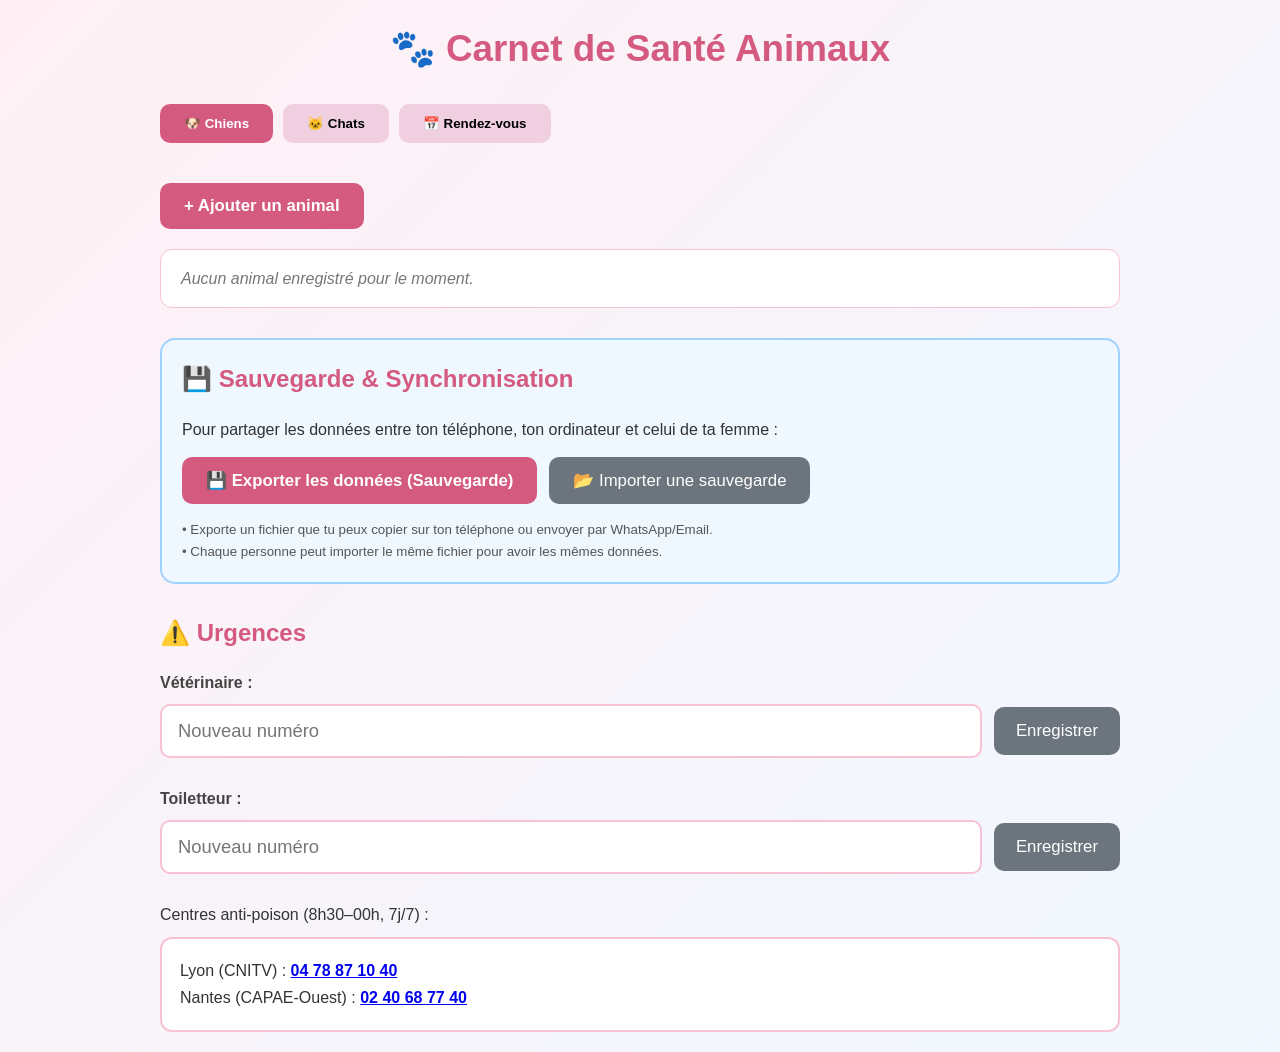
==== index.html @ 0be0cacd "Update index.html" ====
<!DOCTYPE html>
<html lang="fr">
<head>
    <meta charset="UTF-8">
    <meta name="viewport" content="width=device-width, initial-scale=1.0">
    <title>Carnet de Santé - Animaux</title>
    <link rel="stylesheet" href="style.css">
</head>
<body>

    <h1>🐾 Carnet de Santé Animaux</h1>

    <!-- Bannière d'alertes -->
    <div id="banniereAlertes" class="banniere-alertes cache">
        <div class="banniere-content">
            <span id="texteBanniere"></span>
            <button id="btnVoirAlertes" class="btn-secondaire">Voir les détails</button>
            <button id="btnFermerBanniere" class="btn-fermer">✕</button>
        </div>
    </div>

    <div id="app">

        <!-- Onglets -->
        <div class="onglets">
            <button class="onglet actif" data-type="chien">🐶 Chiens</button>
            <button class="onglet" data-type="chat">🐱 Chats</button>
            <button class="onglet" data-type="rendezvous">📅 Rendez-vous</button>
        </div>

        <!-- Bouton Ajouter Animal -->
        <button id="btnAjouter" class="btn-principal" style="margin: 20px 0;">+ Ajouter un animal</button>

        <!-- Liste des animaux -->
        <ul id="listeAnimaux"></ul>

        <!-- Bloc Sauvegarde & Synchronisation -->
        <div class="bloc-sauvegarde">
            <h2>💾 Sauvegarde & Synchronisation</h2>
            <p>Pour partager les données entre ton téléphone, ton ordinateur et celui de ta femme :</p>
            
            <div class="sauvegarde-boutons">
                <button onclick="exporterDonnees()" class="btn-principal">
                    💾 Exporter les données (Sauvegarde)
                </button>
                <button onclick="importerDonnees()" class="btn-secondaire">
                    📂 Importer une sauvegarde
                </button>
            </div>
            
            <small style="display:block; margin-top:12px; color:#555;">
                • Exporte un fichier que tu peux copier sur ton téléphone ou envoyer par WhatsApp/Email.<br>
                • Chaque personne peut importer le même fichier pour avoir les mêmes données.
            </small>
        </div>

        <!-- Bloc Urgences -->
        <div id="blocUrgences">
            <h2>⚠️ Urgences</h2>

            <!-- Vétérinaire -->
            <div class="phone-group">
                <label>Vétérinaire :</label>
                <div class="phone-row">
                    <input type="tel" id="urgenceVeto" placeholder="Nouveau numéro" maxlength="14" inputmode="numeric">
                    <button id="btnVeto" class="btn-secondaire">Enregistrer</button>
                </div>
                <div id="affichageVeto" class="numero-affiche cache"></div>
            </div>

            <!-- Toiletteur -->
            <div class="phone-group">
                <label>Toiletteur :</label>
                <div class="phone-row">
                    <input type="tel" id="urgenceToiletteur" placeholder="Nouveau numéro" maxlength="14" inputmode="numeric">
                    <button id="btnToiletteur" class="btn-secondaire">Enregistrer</button>
                </div>
                <div id="affichageToiletteur" class="numero-affiche cache"></div>
            </div>

            <!-- Centres anti-poison -->
            <label>Centres anti-poison (8h30–00h, 7j/7) :</label>
            <div class="numeroFixe">
                Lyon (CNITV) : <strong><a href="tel:0478871040">04 78 87 10 40</a></strong><br>
                Nantes (CAPAE-Ouest) : <strong><a href="tel:0240687740">02 40 68 77 40</a></strong>
            </div>
        </div>

        <!-- Fiche animal -->
        <div id="ficheAnimal" class="cache"></div>

    </div>

    <script src="script.js"></script>
</body>
</html>
---- style.css ----
/* =====================================
   CARNET DE SANTÉ ANIMAUX - STYLE.CSS
   Version finale complète
   ===================================== */

* {
    margin: 0;
    padding: 0;
    box-sizing: border-box;
}

body {
    font-family: 'Segoe UI', Tahoma, Geneva, Verdana, sans-serif;
    background: linear-gradient(135deg, #fff0f5, #f0f8ff);
    color: #333;
    line-height: 1.6;
    padding: 20px;
    max-width: 1000px;
    margin: 0 auto;
}

h1 {
    text-align: center;
    color: #d45a80;
    margin-bottom: 25px;
    font-size: 2.3em;
}

h2 {
    color: #d45a80;
    margin-bottom: 18px;
}

h3 {
    color: #d45a80;
    margin: 25px 0 15px 0;
}

/* ====================== BANNER ALERTES ====================== */
.banniere-alertes {
    background: linear-gradient(135deg, #fff3e0, #ffe0b2);
    border: 3px solid #f57c00;
    border-radius: 12px;
    padding: 14px 18px;
    margin: 15px 0 25px 0;
    box-shadow: 0 6px 20px rgba(245, 124, 0, 0.25);
    display: flex;
    align-items: center;
    justify-content: space-between;
    font-weight: 500;
    color: #e65100;
}

.banniere-alertes .banniere-content {
    display: flex;
    align-items: center;
    gap: 15px;
    flex-wrap: wrap;
    width: 100%;
}

#texteBanniere {
    flex: 1;
    font-size: 1.05em;
}

.btn-fermer {
    background: none;
    border: none;
    font-size: 1.8em;
    color: #e65100;
    cursor: pointer;
    padding: 0 10px;
    line-height: 1;
}

.btn-fermer:hover {
    color: #c62828;
    transform: scale(1.2);
}

/* ====================== ONGLET ====================== */
.onglets {
    display: flex;
    gap: 10px;
    margin-bottom: 20px;
    flex-wrap: wrap;
}

.onglet {
    padding: 12px 24px;
    background: #f0d0e0;
    border: none;
    border-radius: 10px;
    cursor: pointer;
    font-weight: bold;
    transition: all 0.3s;
}

.onglet.actif {
    background: #d45a80;
    color: white;
}

/* ====================== LISTE ANIMAUX ====================== */
#listeAnimaux {
    list-style: none;
}

#listeAnimaux li {
    padding: 16px 20px;
    background: white;
    margin-bottom: 10px;
    border-radius: 12px;
    cursor: pointer;
    border: 1px solid #f8c1d4;
    transition: 0.3s;
}

#listeAnimaux li:hover {
    background: #fff0f5;
    transform: translateX(8px);
}

/* ====================== PHOTO ====================== */
.photoCarree {
    width: 100%;
    max-width: 240px;
    height: 240px;
    object-fit: contain;
    background: #f8f8f8;
    border-radius: 20px;
    border: 6px solid white;
    box-shadow: 0 8px 25px rgba(0,0,0,0.15);
    padding: 12px;
    box-sizing: border-box;
}

@media (max-width: 700px) {
    .ficheHeader {
        flex-direction: column;
        align-items: center;
        text-align: center;
        gap: 20px;
    }
    .photoCarree {
        max-width: 300px;
        height: 300px;
    }
}

/* ====================== URGENCES ====================== */
.phone-group {
    margin-bottom: 28px;
}

.phone-group label {
    display: block;
    font-weight: 700;
    margin-bottom: 8px;
    color: #444;
}

.phone-row {
    display: flex;
    align-items: center;
    gap: 12px;
}

.phone-row input {
    flex: 1;
    padding: 14px 16px;
    font-size: 1.15em;
    border: 2px solid #f8c1d4;
    border-radius: 10px;
    background: white;
}

.phone-row button {
    padding: 14px 22px;
    min-width: 120px;
}

.numero-affiche {
    margin-top: 10px;
    padding: 14px 16px;
    background: #fff0f5;
    border: 2px solid #d45a80;
    border-radius: 10px;
    font-size: 1.15em;
    font-weight: bold;
}

.numero-affiche a {
    color: #d45a80;
    text-decoration: none;
}

.numero-affiche a:hover {
    text-decoration: underline;
}

.numeroFixe {
    background: white;
    padding: 18px;
    border-radius: 12px;
    border: 2px solid #f8c1d4;
    margin-top: 10px;
    line-height: 1.7;
}

.numeroFixe strong {
    color: #d45a80;
}

/* ====================== NOTES ====================== */
.noteItem {
    background: #fff9fb;
    padding: 14px 18px;
    margin-bottom: 12px;
    border-left: 6px solid #d45a80;
    border-radius: 10px;
    position: relative;
}

.btn-supprimer-note {
    position: absolute;
    top: 12px;
    right: 12px;
    background: #e74c3c;
    color: white;
    border: none;
    padding: 5px 10px;
    border-radius: 6px;
    font-size: 0.85em;
    cursor: pointer;
}

.btn-supprimer-note:hover {
    background: #c0392b;
}

/* ====================== RENDEZ-VOUS ====================== */
.rdv-item {
    background: white;
    padding: 16px;
    margin-bottom: 12px;
    border-radius: 12px;
    border-left: 6px solid #3498db;
    box-shadow: 0 2px 8px rgba(0,0,0,0.08);
}

/* ====================== BLOC SAUVEGARDE ====================== */
.bloc-sauvegarde {
    background: #f0f8ff;
    padding: 20px;
    border-radius: 15px;
    margin: 30px 0;
    border: 2px solid #a0d2ff;
}

.sauvegarde-boutons {
    display: flex;
    gap: 12px;
    flex-wrap: wrap;
    margin: 15px 0;
}

/* ====================== BOUTONS ====================== */
.btn-principal {
    background: #d45a80;
    color: white;
    border: none;
    padding: 13px 24px;
    border-radius: 10px;
    cursor: pointer;
    font-weight: bold;
    font-size: 1.05em;
}

.btn-secondaire {
    background: #6c757d;
    color: white;
    border: none;
    padding: 13px 24px;
    border-radius: 10px;
    cursor: pointer;
    font-size: 1.05em;
}

.btn-principal:hover, .btn-secondaire:hover {
    opacity: 0.9;
}

/* ====================== CACHE & MODALE ====================== */
.cache {
    display: none !important;
}

.modal-alertes .modal-overlay {
    position: fixed;
    inset: 0;
    background: rgba(0,0,0,0.75);
    display: flex;
    align-items: center;
    justify-content: center;
    z-index: 2000;
}

.modal-alertes .modal-content {
    background: white;
    padding: 25px;
    border-radius: 18px;
    max-width: 520px;
    width: 90%;
    max-height: 85vh;
    overflow-y: auto;
    box-shadow: 0 15px 40px rgba(0,0,0,0.4);
}

/* ====================== RESPONSIVE ====================== */
@media (max-width: 650px) {
    .phone-row {
        flex-direction: column;
        align-items: stretch;
        gap: 10px;
    }
    
    body {
        padding: 15px;
    }
}
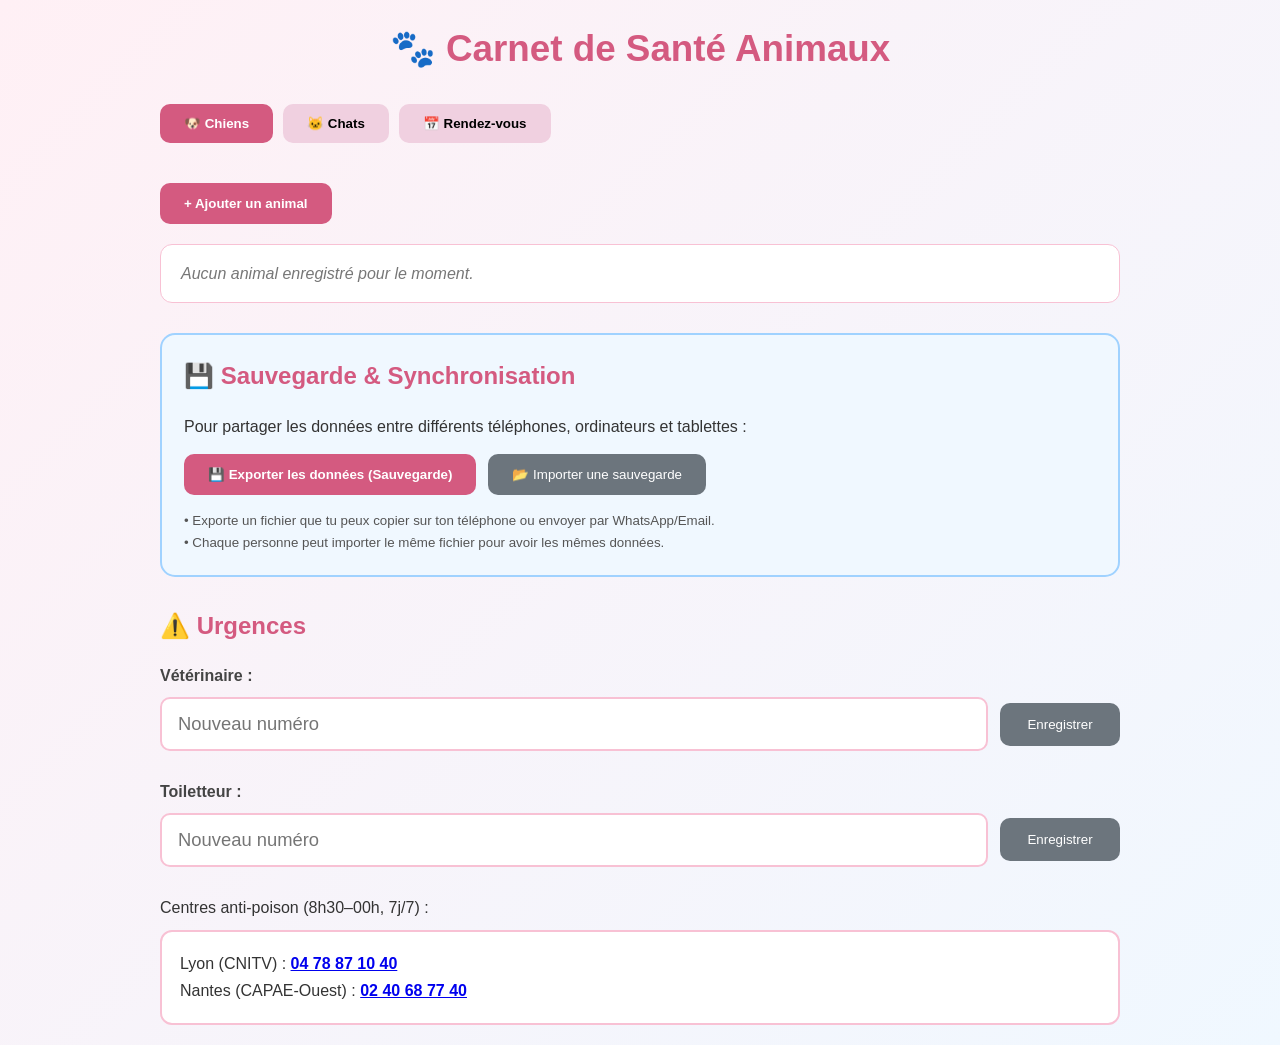
==== commit 524e9543: "Update index.html" ====
--- a/index.html
+++ b/index.html
@@ -37,7 +37,7 @@
         <!-- Bloc Sauvegarde & Synchronisation -->
         <div class="bloc-sauvegarde">
             <h2>💾 Sauvegarde & Synchronisation</h2>
-            <p>Pour partager les données entre ton téléphone, ton ordinateur et celui de ta femme :</p>
+            <p>Pour partager les données entre différents téléphones, ordinateurs et tablettes :</p>
             
             <div class="sauvegarde-boutons">
                 <button onclick="exporterDonnees()" class="btn-principal">
--- a/style.css
+++ b/style.css
@@ -36,7 +36,7 @@
     margin: 25px 0 15px 0;
 }
 
-/* ====================== BANNER ALERTES ====================== */
+/* Bannière Alertes */
 .banniere-alertes {
     background: linear-gradient(135deg, #fff3e0, #ffe0b2);
     border: 3px solid #f57c00;
@@ -79,7 +79,7 @@
     transform: scale(1.2);
 }
 
-/* ====================== ONGLET ====================== */
+/* Onglets */
 .onglets {
     display: flex;
     gap: 10px;
@@ -102,7 +102,7 @@
     color: white;
 }
 
-/* ====================== LISTE ANIMAUX ====================== */
+/* Liste animaux */
 #listeAnimaux {
     list-style: none;
 }
@@ -122,7 +122,7 @@
     transform: translateX(8px);
 }
 
-/* ====================== PHOTO ====================== */
+/* Photo */
 .photoCarree {
     width: 100%;
     max-width: 240px;
@@ -149,7 +149,7 @@
     }
 }
 
-/* ====================== URGENCES ====================== */
+/* Urgences */
 .phone-group {
     margin-bottom: 28px;
 }
@@ -213,7 +213,7 @@
     color: #d45a80;
 }
 
-/* ====================== NOTES ====================== */
+/* Notes */
 .noteItem {
     background: #fff9fb;
     padding: 14px 18px;
@@ -240,7 +240,7 @@
     background: #c0392b;
 }
 
-/* ====================== RENDEZ-VOUS ====================== */
+/* Rendez-vous */
 .rdv-item {
     background: white;
     padding: 16px;
@@ -250,10 +250,10 @@
     box-shadow: 0 2px 8px rgba(0,0,0,0.08);
 }
 
-/* ====================== BLOC SAUVEGARDE ====================== */
+/* Bloc Sauvegarde */
 .bloc-sauvegarde {
     background: #f0f8ff;
-    padding: 20px;
+    padding: 22px;
     border-radius: 15px;
     margin: 30px 0;
     border: 2px solid #a0d2ff;
@@ -266,7 +266,7 @@
     margin: 15px 0;
 }
 
-/* ====================== BOUTONS ====================== */
+/* Boutons */
 .btn-principal {
     background: #d45a80;
     color: white;
@@ -275,7 +275,6 @@
     border-radius: 10px;
     cursor: pointer;
     font-weight: bold;
-    font-size: 1.05em;
 }
 
 .btn-secondaire {
@@ -285,14 +284,13 @@
     padding: 13px 24px;
     border-radius: 10px;
     cursor: pointer;
-    font-size: 1.05em;
 }
 
 .btn-principal:hover, .btn-secondaire:hover {
     opacity: 0.9;
 }
 
-/* ====================== CACHE & MODALE ====================== */
+/* Cache & Modale */
 .cache {
     display: none !important;
 }
@@ -318,7 +316,7 @@
     box-shadow: 0 15px 40px rgba(0,0,0,0.4);
 }
 
-/* ====================== RESPONSIVE ====================== */
+/* Responsive */
 @media (max-width: 650px) {
     .phone-row {
         flex-direction: column;
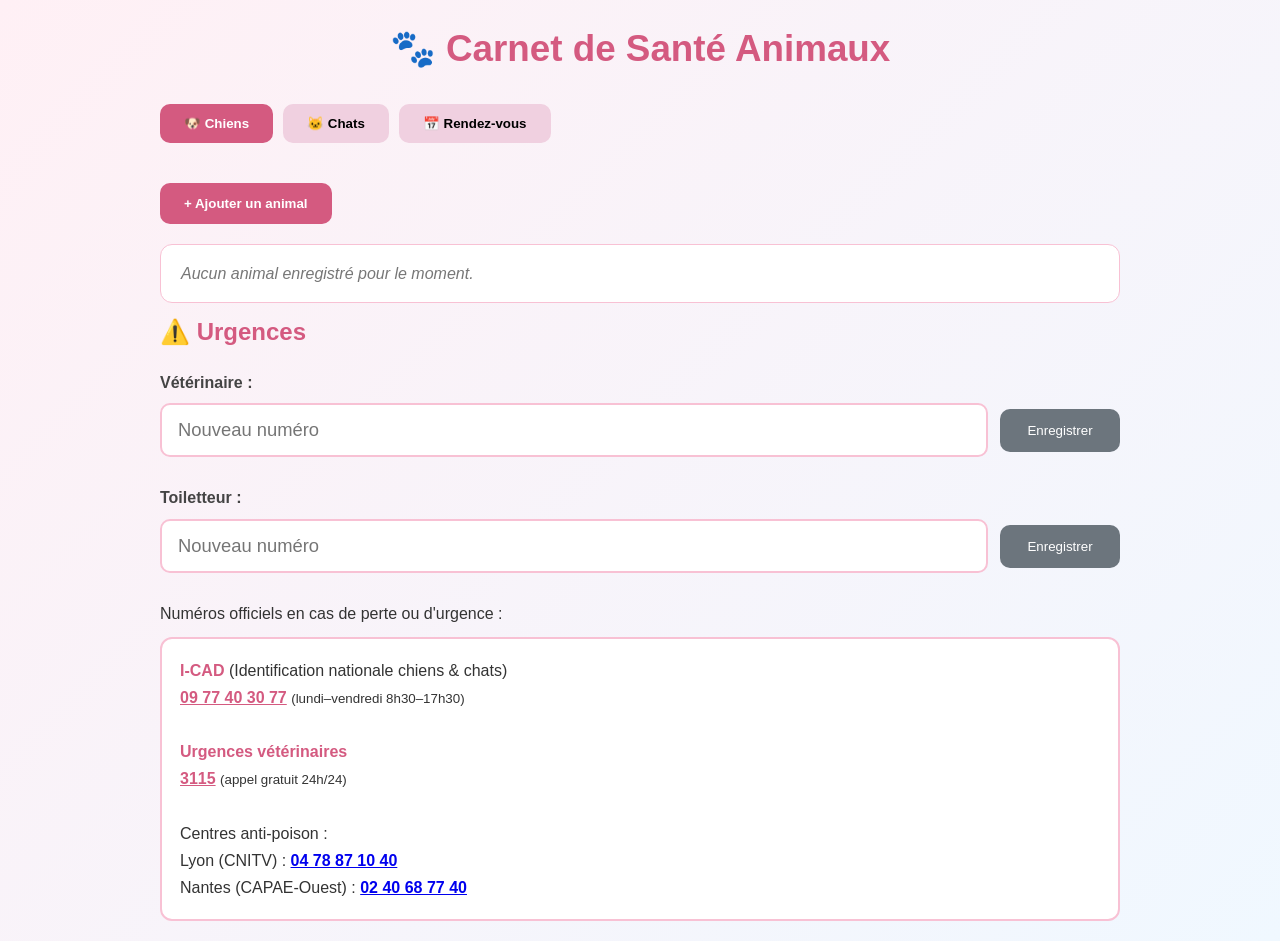
==== commit b57ae122: "Update index.html" ====
--- a/index.html
+++ b/index.html
@@ -28,31 +28,11 @@
             <button class="onglet" data-type="rendezvous">📅 Rendez-vous</button>
         </div>
 
-        <!-- Bouton Ajouter Animal -->
+        <!-- Bouton Ajouter -->
         <button id="btnAjouter" class="btn-principal" style="margin: 20px 0;">+ Ajouter un animal</button>
 
         <!-- Liste des animaux -->
         <ul id="listeAnimaux"></ul>
-
-        <!-- Bloc Sauvegarde & Synchronisation -->
-        <div class="bloc-sauvegarde">
-            <h2>💾 Sauvegarde & Synchronisation</h2>
-            <p>Pour partager les données entre différents téléphones, ordinateurs et tablettes :</p>
-            
-            <div class="sauvegarde-boutons">
-                <button onclick="exporterDonnees()" class="btn-principal">
-                    💾 Exporter les données (Sauvegarde)
-                </button>
-                <button onclick="importerDonnees()" class="btn-secondaire">
-                    📂 Importer une sauvegarde
-                </button>
-            </div>
-            
-            <small style="display:block; margin-top:12px; color:#555;">
-                • Exporte un fichier que tu peux copier sur ton téléphone ou envoyer par WhatsApp/Email.<br>
-                • Chaque personne peut importer le même fichier pour avoir les mêmes données.
-            </small>
-        </div>
 
         <!-- Bloc Urgences -->
         <div id="blocUrgences">
@@ -78,9 +58,18 @@
                 <div id="affichageToiletteur" class="numero-affiche cache"></div>
             </div>
 
-            <!-- Centres anti-poison -->
-            <label>Centres anti-poison (8h30–00h, 7j/7) :</label>
+            <!-- Numéros officiels importants -->
+            <label>Numéros officiels en cas de perte ou d'urgence :</label>
             <div class="numeroFixe">
+                <strong>I-CAD</strong> (Identification nationale chiens & chats)<br>
+                <a href="tel:0977403077" style="color:#d45a80; font-weight:bold;">09 77 40 30 77</a> 
+                <small>(lundi–vendredi 8h30–17h30)</small><br><br>
+
+                <strong>Urgences vétérinaires</strong><br>
+                <a href="tel:3115" style="color:#d45a80; font-weight:bold;">3115</a> 
+                <small>(appel gratuit 24h/24)</small><br><br>
+
+                Centres anti-poison :<br>
                 Lyon (CNITV) : <strong><a href="tel:0478871040">04 78 87 10 40</a></strong><br>
                 Nantes (CAPAE-Ouest) : <strong><a href="tel:0240687740">02 40 68 77 40</a></strong>
             </div>
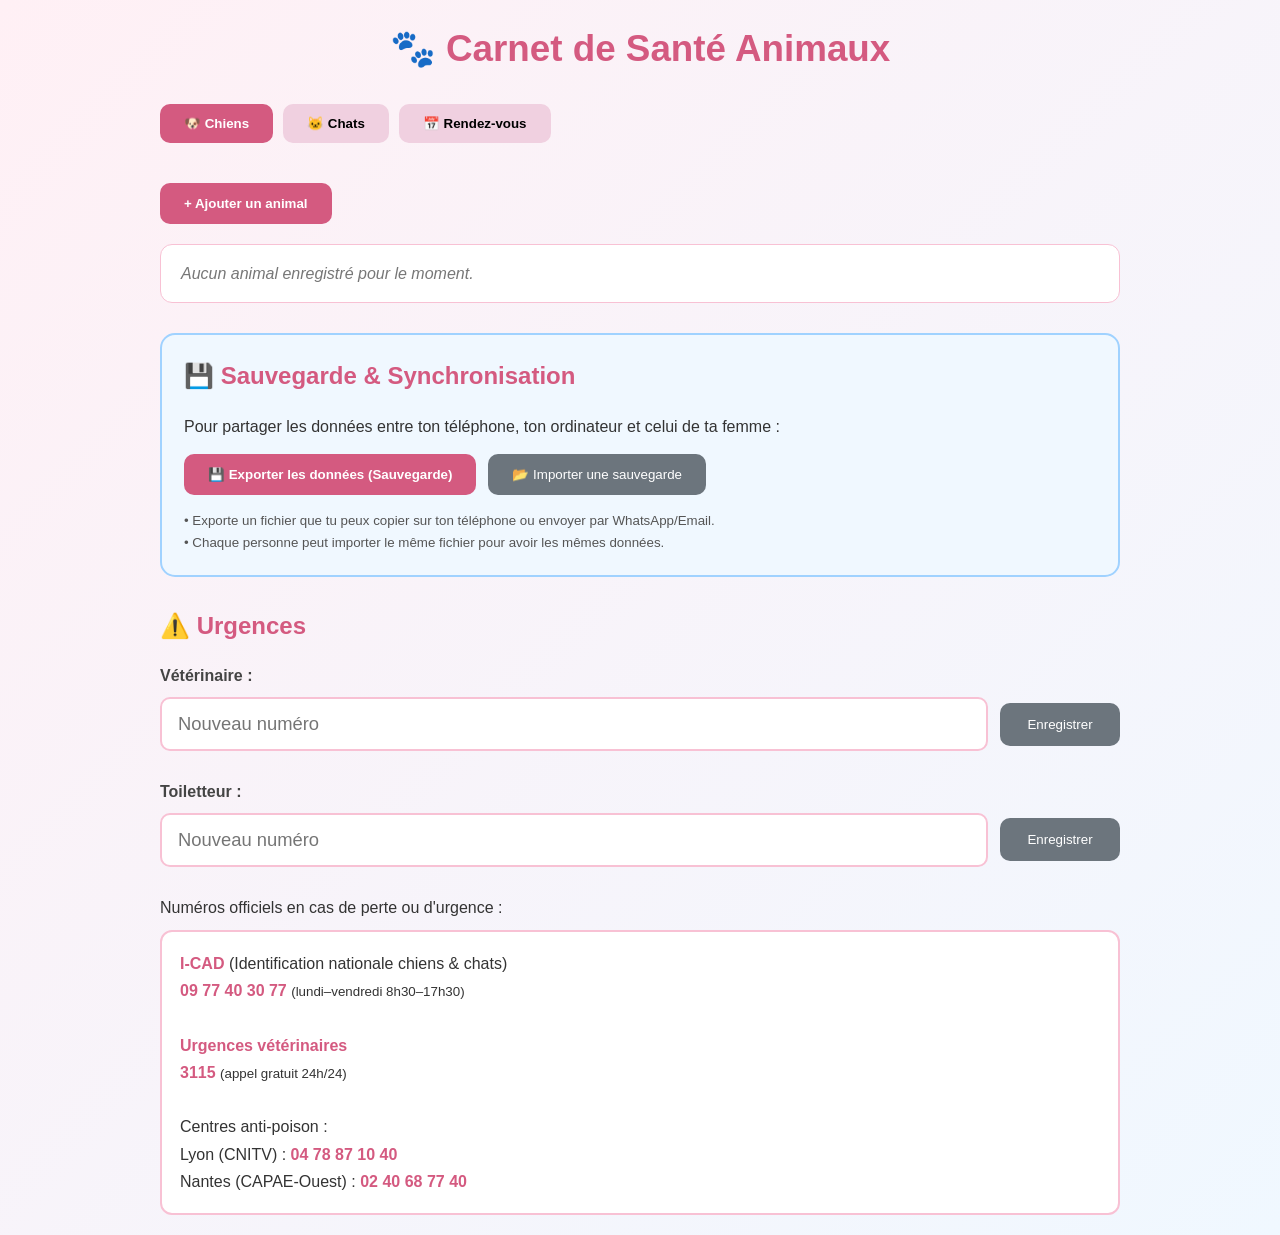
==== commit 7a1e78b6: "Update index.html" ====
--- a/index.html
+++ b/index.html
@@ -28,11 +28,31 @@
             <button class="onglet" data-type="rendezvous">📅 Rendez-vous</button>
         </div>
 
-        <!-- Bouton Ajouter -->
+        <!-- Bouton Ajouter un animal -->
         <button id="btnAjouter" class="btn-principal" style="margin: 20px 0;">+ Ajouter un animal</button>
 
         <!-- Liste des animaux -->
         <ul id="listeAnimaux"></ul>
+
+        <!-- Bloc Sauvegarde & Synchronisation -->
+        <div class="bloc-sauvegarde">
+            <h2>💾 Sauvegarde & Synchronisation</h2>
+            <p>Pour partager les données entre ton téléphone, ton ordinateur et celui de ta femme :</p>
+            
+            <div class="sauvegarde-boutons">
+                <button onclick="exporterDonnees()" class="btn-principal">
+                    💾 Exporter les données (Sauvegarde)
+                </button>
+                <button onclick="importerDonnees()" class="btn-secondaire">
+                    📂 Importer une sauvegarde
+                </button>
+            </div>
+            
+            <small style="display:block; margin-top:12px; color:#555;">
+                • Exporte un fichier que tu peux copier sur ton téléphone ou envoyer par WhatsApp/Email.<br>
+                • Chaque personne peut importer le même fichier pour avoir les mêmes données.
+            </small>
+        </div>
 
         <!-- Bloc Urgences -->
         <div id="blocUrgences">
--- a/style.css
+++ b/style.css
@@ -36,7 +36,7 @@
     margin: 25px 0 15px 0;
 }
 
-/* Bannière Alertes */
+/* ====================== BANNER ALERTES ====================== */
 .banniere-alertes {
     background: linear-gradient(135deg, #fff3e0, #ffe0b2);
     border: 3px solid #f57c00;
@@ -79,7 +79,7 @@
     transform: scale(1.2);
 }
 
-/* Onglets */
+/* ====================== ONGLET ====================== */
 .onglets {
     display: flex;
     gap: 10px;
@@ -102,7 +102,7 @@
     color: white;
 }
 
-/* Liste animaux */
+/* ====================== LISTE ANIMAUX ====================== */
 #listeAnimaux {
     list-style: none;
 }
@@ -122,7 +122,7 @@
     transform: translateX(8px);
 }
 
-/* Photo */
+/* ====================== PHOTO ====================== */
 .photoCarree {
     width: 100%;
     max-width: 240px;
@@ -149,7 +149,7 @@
     }
 }
 
-/* Urgences */
+/* ====================== URGENCES ====================== */
 .phone-group {
     margin-bottom: 28px;
 }
@@ -213,7 +213,17 @@
     color: #d45a80;
 }
 
-/* Notes */
+.numeroFixe a {
+    color: #d45a80;
+    text-decoration: none;
+    font-weight: bold;
+}
+
+.numeroFixe a:hover {
+    text-decoration: underline;
+}
+
+/* ====================== NOTES ====================== */
 .noteItem {
     background: #fff9fb;
     padding: 14px 18px;
@@ -240,7 +250,7 @@
     background: #c0392b;
 }
 
-/* Rendez-vous */
+/* ====================== RENDEZ-VOUS ====================== */
 .rdv-item {
     background: white;
     padding: 16px;
@@ -250,7 +260,7 @@
     box-shadow: 0 2px 8px rgba(0,0,0,0.08);
 }
 
-/* Bloc Sauvegarde */
+/* ====================== BLOC SAUVEGARDE ====================== */
 .bloc-sauvegarde {
     background: #f0f8ff;
     padding: 22px;
@@ -266,7 +276,7 @@
     margin: 15px 0;
 }
 
-/* Boutons */
+/* ====================== BOUTONS ====================== */
 .btn-principal {
     background: #d45a80;
     color: white;
@@ -290,7 +300,7 @@
     opacity: 0.9;
 }
 
-/* Cache & Modale */
+/* ====================== CACHE & MODALE ====================== */
 .cache {
     display: none !important;
 }
@@ -316,7 +326,7 @@
     box-shadow: 0 15px 40px rgba(0,0,0,0.4);
 }
 
-/* Responsive */
+/* ====================== RESPONSIVE ====================== */
 @media (max-width: 650px) {
     .phone-row {
         flex-direction: column;
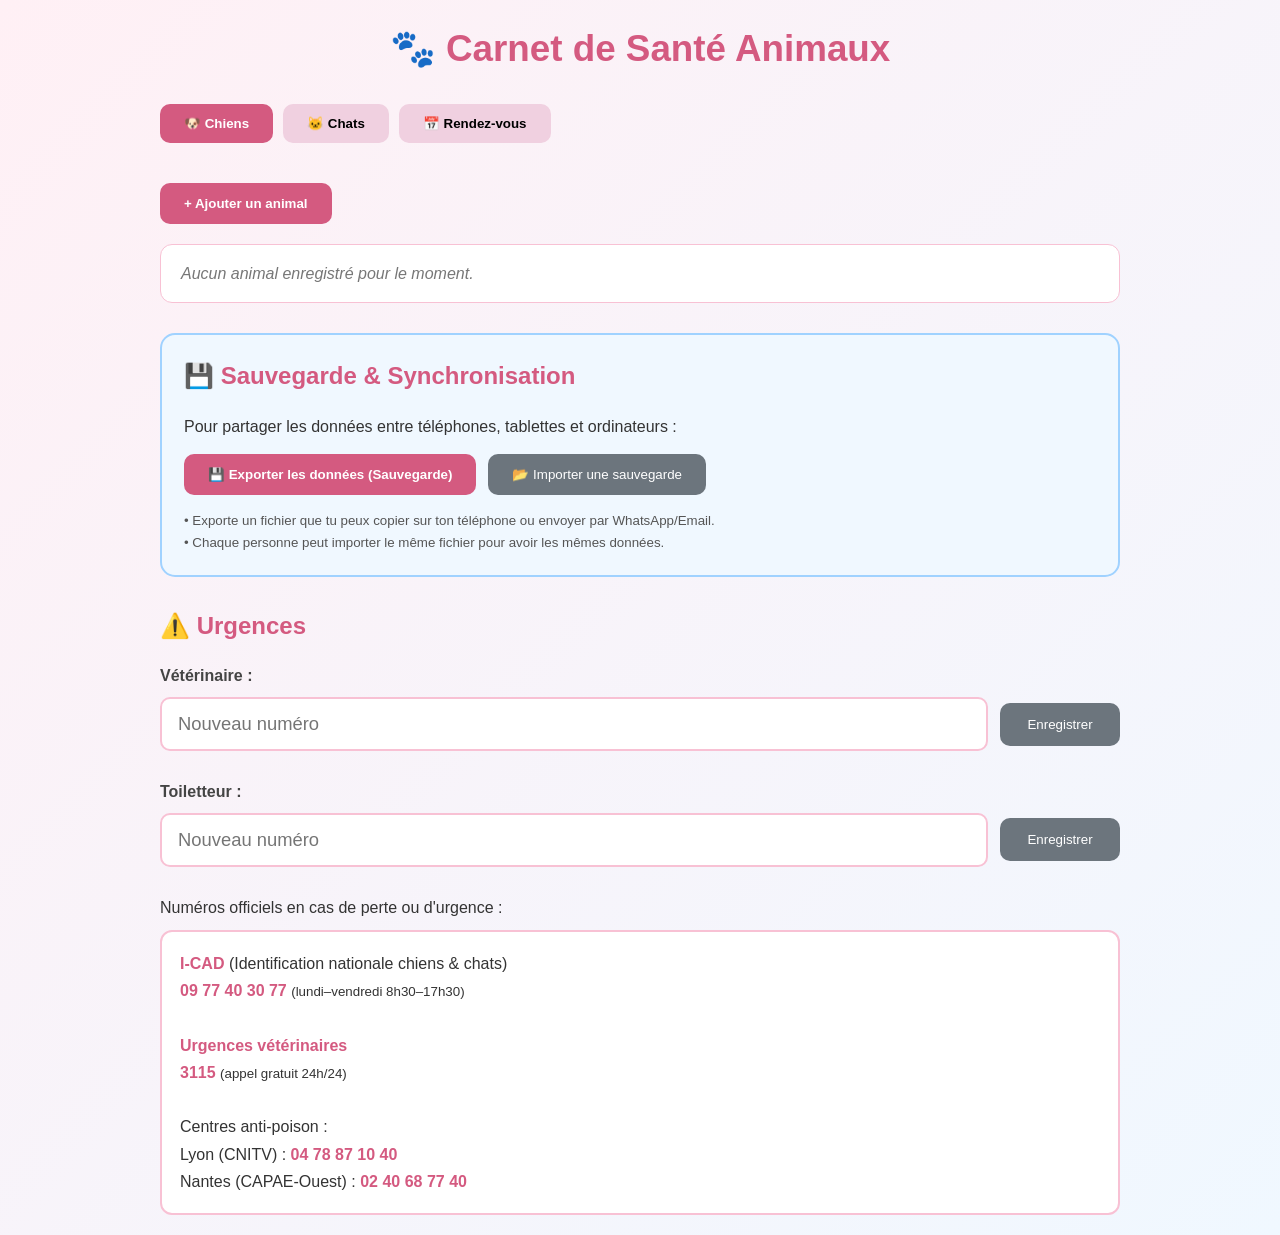
==== commit bbcc6384: "Update index.html" ====
--- a/index.html
+++ b/index.html
@@ -37,7 +37,7 @@
         <!-- Bloc Sauvegarde & Synchronisation -->
         <div class="bloc-sauvegarde">
             <h2>💾 Sauvegarde & Synchronisation</h2>
-            <p>Pour partager les données entre ton téléphone, ton ordinateur et celui de ta femme :</p>
+            <p>Pour partager les données entre téléphones, tablettes et ordinateurs :</p>
             
             <div class="sauvegarde-boutons">
                 <button onclick="exporterDonnees()" class="btn-principal">
--- a/style.css
+++ b/style.css
@@ -338,3 +338,19 @@
         padding: 15px;
     }
 }
+
+/* ====================== BLOC SAUVEGARDE ====================== */
+.bloc-sauvegarde {
+    background: #f0f8ff;
+    padding: 22px;
+    border-radius: 15px;
+    margin: 30px 0;
+    border: 2px solid #a0d2ff;
+}
+
+.sauvegarde-boutons {
+    display: flex;
+    gap: 12px;
+    flex-wrap: wrap;
+    margin: 15px 0;
+}
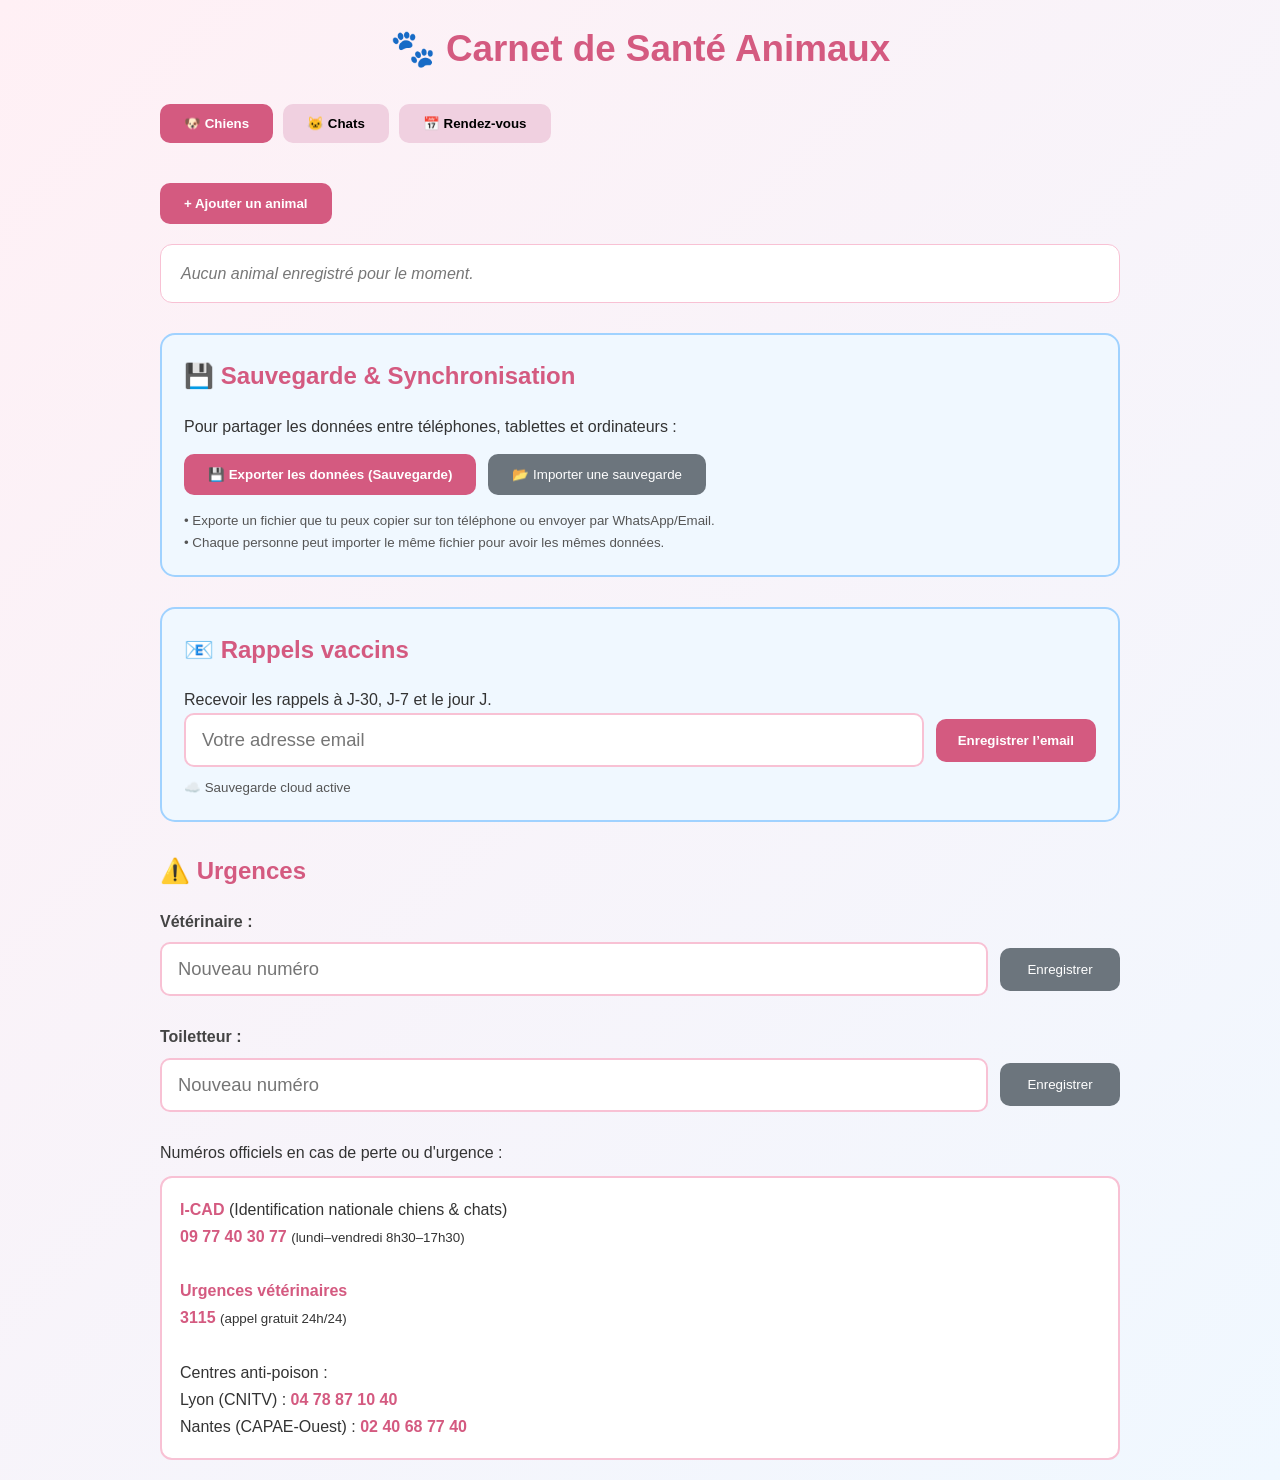
==== commit 52adb54b: "Ajoute la configuration des rappels email" ====
--- a/index.html
+++ b/index.html
@@ -54,6 +54,17 @@
             </small>
         </div>
 
+        <!-- Rappels email -->
+        <div class="bloc-sauvegarde">
+            <h2>📧 Rappels vaccins</h2>
+            <p>Recevoir les rappels à J-30, J-7 et le jour J.</p>
+            <div class="phone-row">
+                <input type="email" id="emailRappels" placeholder="Votre adresse email">
+                <button id="btnEmailRappels" class="btn-principal">Enregistrer l’email</button>
+            </div>
+            <small id="statutCloud" style="display:block; margin-top:10px; color:#555;">☁️ Sauvegarde cloud active</small>
+        </div>
+
         <!-- Bloc Urgences -->
         <div id="blocUrgences">
             <h2>⚠️ Urgences</h2>
@@ -100,6 +111,8 @@
 
     </div>
 
-    <script src="script.js"></script>
+    <script src="storage-safe.js"></script>
+<script src="cloud-sync.js"></script>
+<script src="script.js"></script>
 </body>
 </html>
